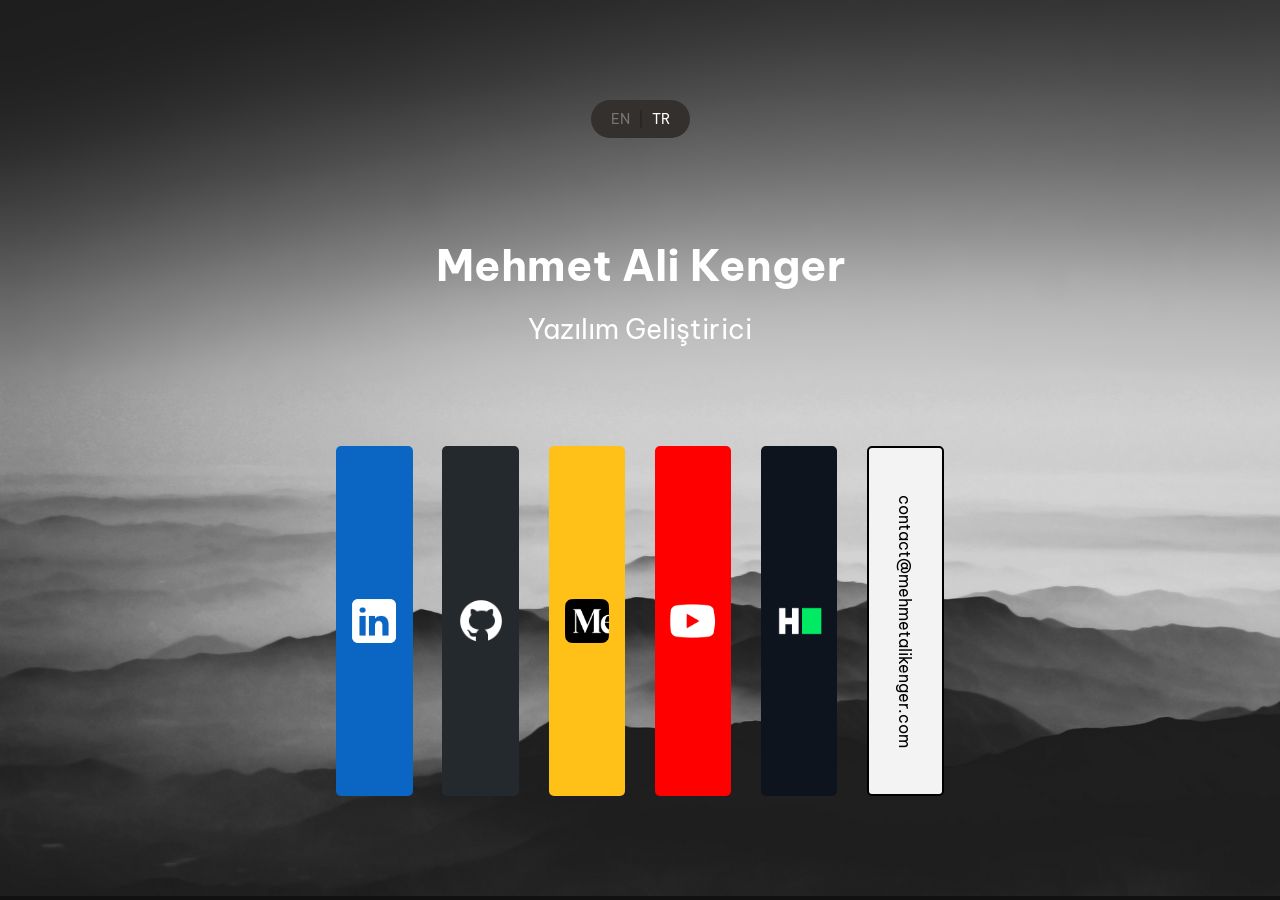
==== tr/index.html @ 7507e198 "initial commit" ====
<!DOCTYPE html>
<html lang="tr">
  <head>
    <meta charset="UTF-8" />
    <meta name="viewport" content="width=device-width, initial-scale=1.0" />
    <meta
      name="description"
      content="Mehmet Ali Kenger yazılım geliştirmeye tutkuyla bağlı bir bilgisayar mühendisliği öğrencisidir."
    />
    <meta name="google" content="notranslate" />
    <link rel="canonical" href="https://mehmetalikenger.com/tr/" />
    <link
      rel="alternate"
      href="https://mehmetalikenger.com/tr/"
      hreflang="tr-TR"
    />
    <link
      rel="alternate"
      href="https://mehmetalikenger.com/"
      hreflang="en-US"
    />
    <link
      rel="icon"
      href="https://mehmetalikenger.com/favicon.ico"
      type="image/x-icon"
    />
    <link rel="stylesheet" href="../css/style.css" />
    <title>Mehmet Ali Kenger</title>
  </head>
  <body>
    <main>
      <div class="lang">
        <div class="lang-btn">
          <a href="../index.html">EN</a>
          <div class="lang-btn-line"></div>
          <p>TR</p>
        </div>
      </div>
      <div class="info-container">
        <h1>Mehmet Ali Kenger</h1>
        <p class="title">Yazılım Geliştirici</p>
      </div>
      <div class="links-container">
        <div class="link-btn linkedin">
          <a
            href="https://www.linkedin.com/in/mehmetalikenger/"
            target="_blank"
          >
            <img src="../images/logos/linkedin.png" alt="linkedin-logo" />
          </a>
        </div>
        <div class="link-btn github">
          <a href="https://github.com/mehmetalikenger" target="_blank">
            <img src="../images/logos/github.png" alt="github-logo" />
          </a>
        </div>
        <div class="link-btn medium">
          <a href="https://medium.com/@kengermehmetali" target="_blank">
            <img src="../images/logos/medium.png" alt="medium-logo" />
          </a>
        </div>
        <div class="link-btn youtube">
          <a href="https://www.youtube.com/@kengermehmetali" target="_blank">
            <img src="../images/logos/youtube.png" alt="youtube-logo" />
          </a>
        </div>
        <div class="link-btn hackerrank">
          <a
            href="https://www.hackerrank.com/profile/kengermehmetali"
            target="_blank"
          >
            <img src="../images/logos/hackerrank.png" alt="hackerrank-logo" />
          </a>
        </div>
        <div class="link-btn mail">
          <a href="mailto:contact@mehmetalikenger.com">
            contact@mehmetalikenger.com
          </a>
        </div>
      </div>
    </main>
  </body>
</html>
---- css/style.css ----
@import url("https://fonts.googleapis.com/css2?family=Be+Vietnam+Pro:ital,wght@0,100;0,200;0,300;0,400;0,500;0,600;0,700;0,800;0,900;1,100;1,200;1,300;1,400;1,500;1,600;1,700;1,800;1,900&display=swap");

* {
  margin: 0;
  padding: 0;
  box-sizing: border-box;
}

html {
  color-scheme: dark;
}

body {
  background-color: #111111;
  font-family: "Be Vietnam Pro", sans-serif;
  background-image: url("../images/bg5.png");
  background-size: cover;
  background-repeat: no-repeat;
}

main {
  width: 100%;
  padding: 0 30px;
  padding-bottom: 100px;
}

.lang {
  width: 100%;
  display: flex;
  justify-content: center;
  margin-top: 50px;
}

.lang-btn {
  background-color: #33302d;
  display: flex;
  padding: 10px 20px;
  border-radius: 20px;
  font-size: 0.9rem;
}

.lang-btn p {
  color: #fff;
  cursor: pointer;
}

.lang-btn-line {
  width: 2px;
  margin: 0 10px;
  background-color: #292724;
  border-radius: 2px;
}

.lang-btn a {
  color: #787575;
  text-decoration: none;
}

.info-container {
  width: 100%;
  display: flex;
  flex-direction: column;
  align-items: center;
  margin-top: 80px;
}

.info-container h1 {
  color: #fff;
}

.info-container .title {
  color: #fff;
  font-size: 1.2rem;
  margin-top: 20px;
}

.info-container p {
  font-size: 0.9rem;
  margin-top: 40px;
  text-align: center;
}

.links-container {
  margin: 0 auto;
  margin-top: 60px;
  width: 80%;
}

.link-btn {
  width: 100%;
  border-radius: 5px;
}

.link-btn:not(:first-child) {
  margin-top: 20px;
}

.link-btn a {
  height: 100%;
  display: flex;
  justify-content: center;
  align-items: center;
  padding: 5px 0;
}

.link-btn a img {
  width: 40px;
}

.linkedin {
  background-color: #0a66c2;
}

.github {
  background-color: #24292e;
}

.medium {
  background-color: #ffc118;
}

.youtube {
  background-color: #ff0000;
}

.hackerrank {
  background-color: #0d141e;
}

.mail {
  background-color: #f3f3f3;
  height: 50px;
  border: 2px solid #000000;
  cursor: pointer;
}

.mail a {
  color: #000000;
  text-decoration: none;
  font-size: 0.8rem;
  font-weight: 400;
}

@media only screen and (min-width: 375px) {
  .mail a {
    font-size: 0.9rem;
  }
}

@media only screen and (min-width: 412px) {
  .mail a {
    font-size: 1rem;
  }
}

@media only screen and (min-width: 768px) {
  main {
    width: 70%;
    margin: 0 auto;
  }

  .lang {
    margin-top: 100px;
  }

  .info-container {
    margin-top: 100px;
  }

  .info-container h1 {
    font-size: 2.5rem;
  }

  .info-container .title {
    font-size: 1.5rem;
  }

  .links-container {
    width: 70%;
  }
}

@media only screen and (min-width: 1024px) {
  main {
    width: 60%;
  }

  .lang {
    margin-top: 120px;
  }

  .info-container {
    margin-top: 120px;
  }

  .info-container h1 {
    font-size: 2.7rem;
  }

  .info-container .title {
    font-size: 1.7rem;
  }

  .links-container {
    width: 65%;
  }
}

@media only screen and (min-width: 1200px) {
  .lang {
    margin-top: 100px;
  }

  .info-container {
    margin-top: 100px;
  }

  .links-container {
    width: 90%;
    height: 350px;
    display: flex;
    justify-content: space-around;
    align-items: stretch;
    margin-top: 100px;
  }

  .link-btn {
    width: 12%;
    margin-top: 0 !important;
  }

  .link-btn a img {
    width: 52px;
  }

  .mail {
    height: auto;
  }

  .mail a {
    transform: rotate(90deg);
  }

  .linkedin:hover {
    background-color: #126fcc;
  }

  .github:hover {
    background-color: #282e33;
  }

  .medium:hover {
    background-color: #fdc529;
  }

  .youtube:hover {
    background-color: #fd1515;
  }

  .hackerrank:hover {
    background-color: #101720;
  }

  .mail:hover {
    background-color: #ffffff;
  }
}

@media only screen and (min-width: 1600px) {
  .links-container {
    width: 80%;
  }
}

@media only screen and (min-width: 2250px) {
  .lang {
    margin-top: 150px;
  }

  .lang-btn {
    padding: 15px 30px;
  }

  .lang-btn p {
    font-size: 1.2rem;
  }

  .lang-btn-line {
    width: 3px;
    margin: 0 15px;
    border-radius: 3px;
  }

  .lang-btn a {
    font-size: 1.2rem;
  }

  .info-container {
    margin-top: 150px;
  }

  .info-container h1 {
    font-size: 3.5rem;
  }

  .info-container .title {
    font-size: 2rem;
  }

  .info-container p {
    font-size: 1.2rem;
  }

  .links-container {
    width: 70%;
    margin-top: 120px;
  }

  .link-btn {
    width: 10%;
  }

  .link-btn a img {
    width: 60px;
  }

  .mail a {
    font-size: 1.2rem;
  }
}

@media only screen and (min-width: 3200px) {
  .lang {
    margin-top: 200px;
  }

  .lang-btn {
    padding: 20px 35px;
  }

  .lang-btn p {
    font-size: 1.3rem;
  }

  .lang-btn-line {
    width: 3px;
    margin: 0 15px;
    border-radius: 3px;
  }

  .lang-btn a {
    font-size: 1.3rem;
  }

  .info-container {
    margin-top: 180px;
  }

  .info-container h1 {
    font-size: 4.5rem;
  }

  .info-container .title {
    font-size: 3rem;
  }

  .info-container p {
    font-size: 1.4rem;
  }

  .links-container {
    width: 70%;
    margin-top: 150px;
    height: 400px;
  }

  .link-btn {
    width: 10%;
  }

  .link-btn a img {
    width: 70px;
  }

  .mail a {
    font-size: 1.3rem;
  }
}
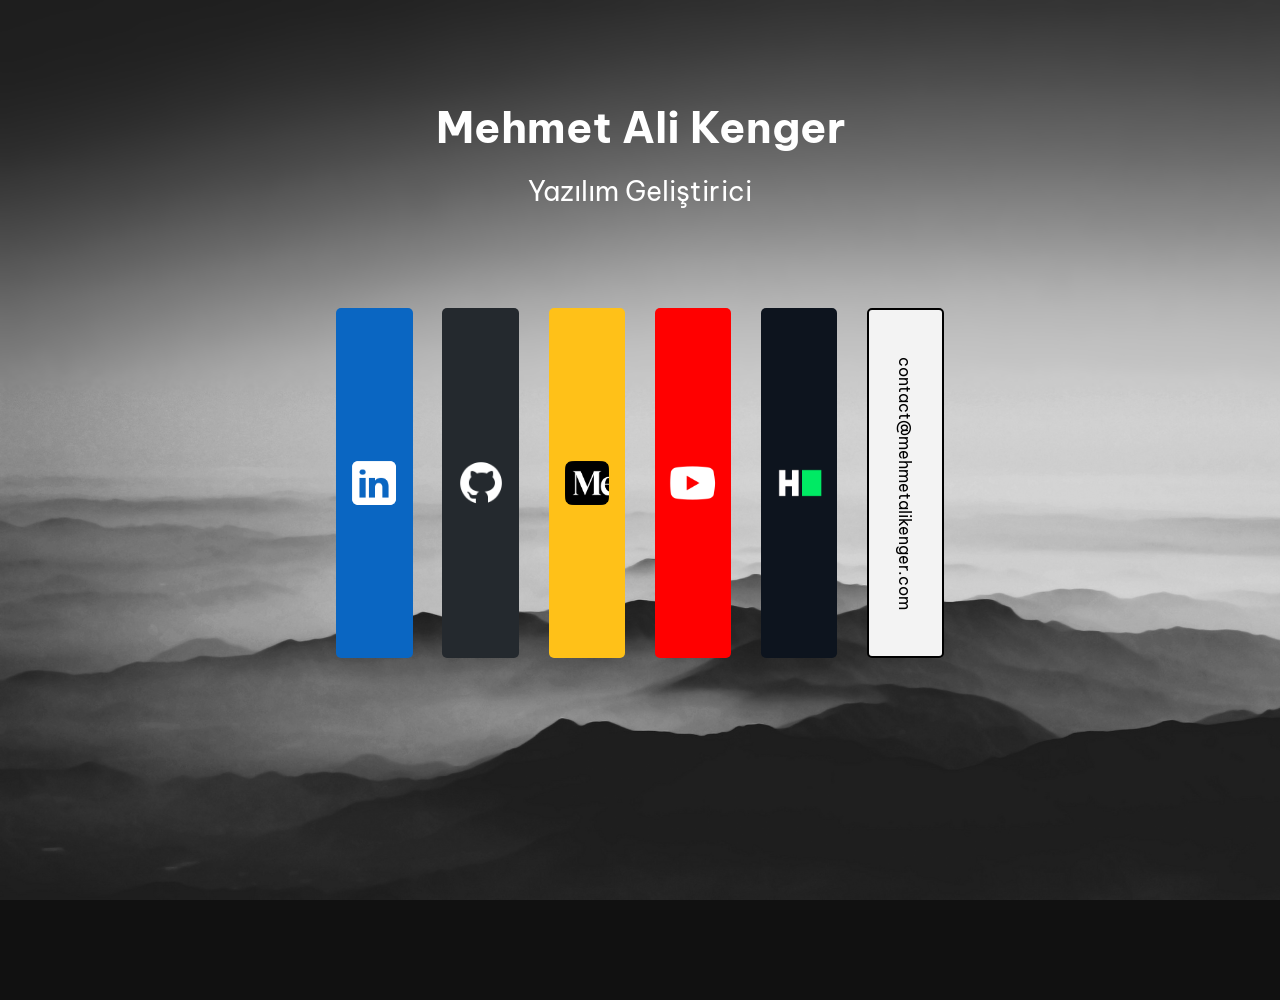
==== commit 03cbabc6: "Update index.html" ====
--- a/tr/index.html
+++ b/tr/index.html
@@ -29,13 +29,6 @@
   </head>
   <body>
     <main>
-      <div class="lang">
-        <div class="lang-btn">
-          <a href="../index.html">EN</a>
-          <div class="lang-btn-line"></div>
-          <p>TR</p>
-        </div>
-      </div>
       <div class="info-container">
         <h1>Mehmet Ali Kenger</h1>
         <p class="title">Yazılım Geliştirici</p>
--- a/css/style.css
+++ b/css/style.css
@@ -4,6 +4,10 @@
   margin: 0;
   padding: 0;
   box-sizing: border-box;
+}
+
+html, body {
+  height: 100%;
 }
 
 html {
@@ -238,7 +242,8 @@
   }
 
   .mail a {
-    transform: rotate(90deg);
+    writing-mode: vertical-rl;
+    width: 100%;
   }
 
   .linkedin:hover {
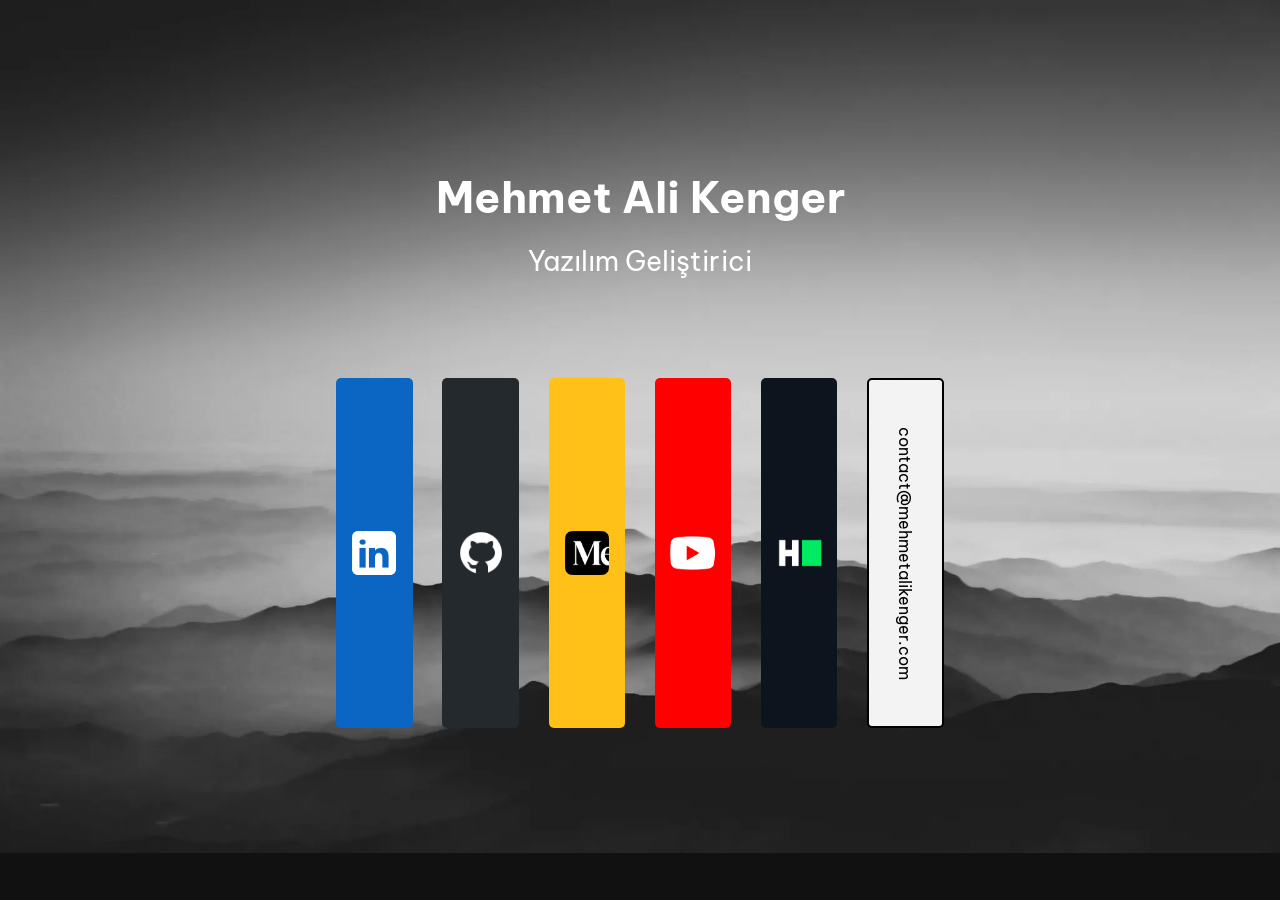
==== commit f3edbf6a: "Update Hackerrank profile link" ====
--- a/tr/index.html
+++ b/tr/index.html
@@ -59,7 +59,7 @@
         </div>
         <div class="link-btn hackerrank">
           <a
-            href="https://www.hackerrank.com/profile/kengermehmetali"
+            href="https://www.hackerrank.com/profile/mehmetali_k"
             target="_blank"
           >
             <img src="../images/logos/hackerrank.png" alt="hackerrank-logo" />
--- a/css/style.css
+++ b/css/style.css
@@ -6,10 +6,6 @@
   box-sizing: border-box;
 }
 
-html, body {
-  height: 100%;
-}
-
 html {
   color-scheme: dark;
 }
@@ -17,15 +13,16 @@
 body {
   background-color: #111111;
   font-family: "Be Vietnam Pro", sans-serif;
-  background-image: url("../images/bg5.png");
-  background-size: cover;
+  background-image: url("../images/bg5.webp");
+  background-size: fill;
   background-repeat: no-repeat;
 }
 
 main {
   width: 100%;
   padding: 0 30px;
-  padding-bottom: 100px;
+  margin-top: 120px;
+  margin-bottom: 70px;
 }
 
 .lang {
@@ -161,6 +158,8 @@
   main {
     width: 70%;
     margin: 0 auto;
+    margin-top: 170px;
+    margin-bottom: 0;
   }
 
   .lang {
@@ -211,6 +210,11 @@
 }
 
 @media only screen and (min-width: 1200px) {
+
+  body{
+    background-size: cover;
+  }
+
   .lang {
     margin-top: 100px;
   }
